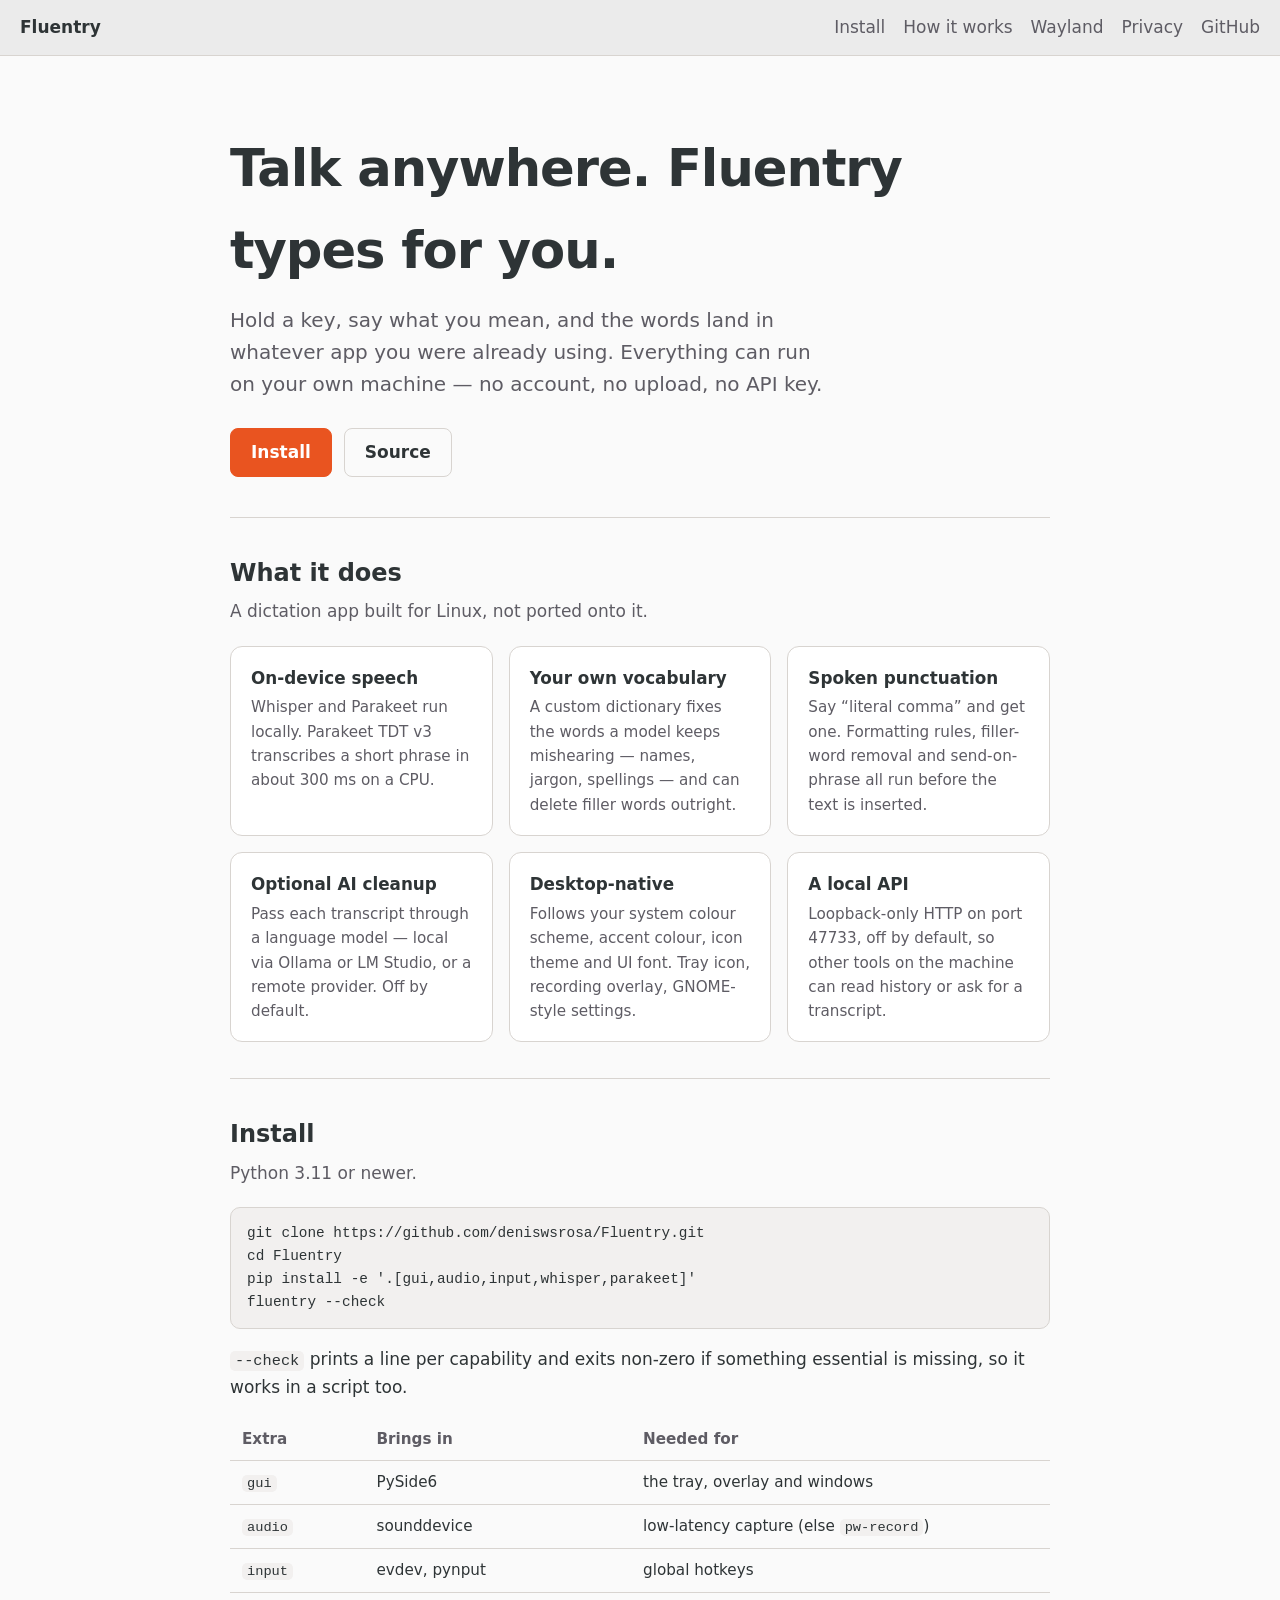
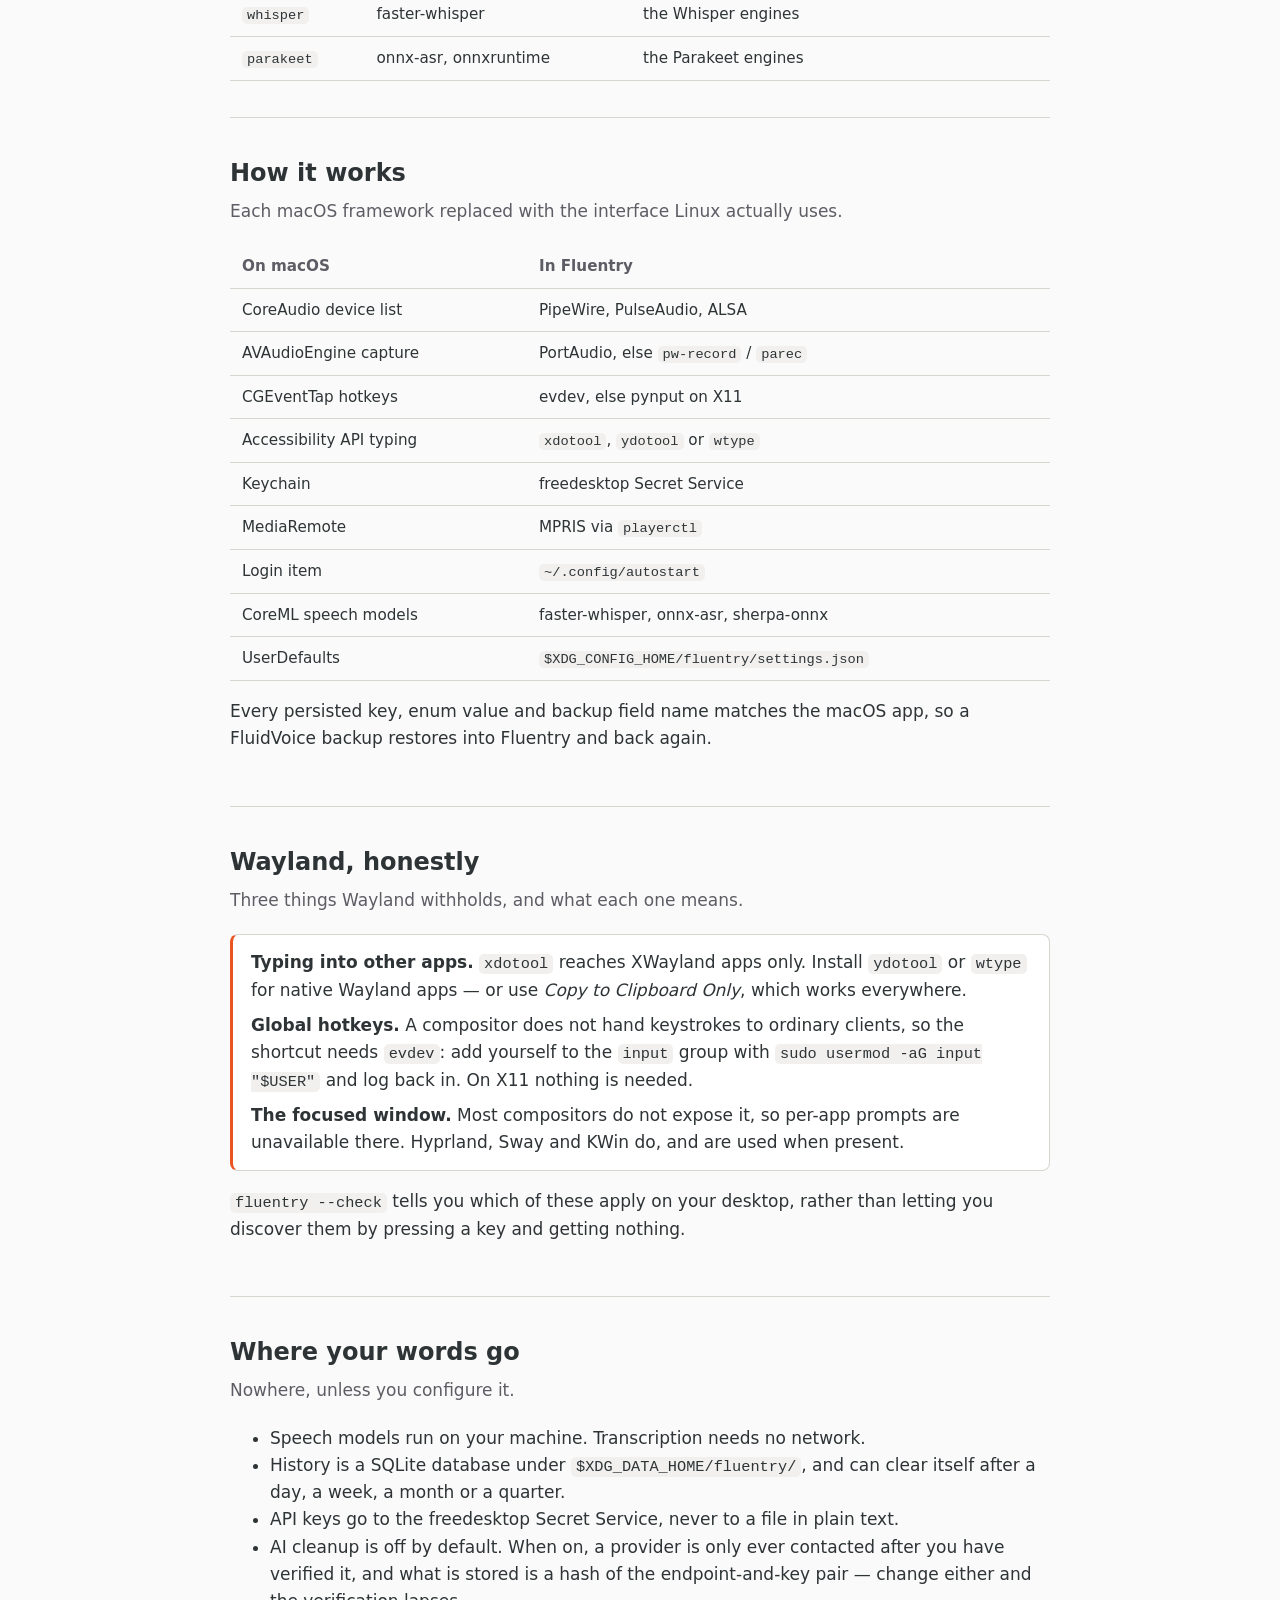
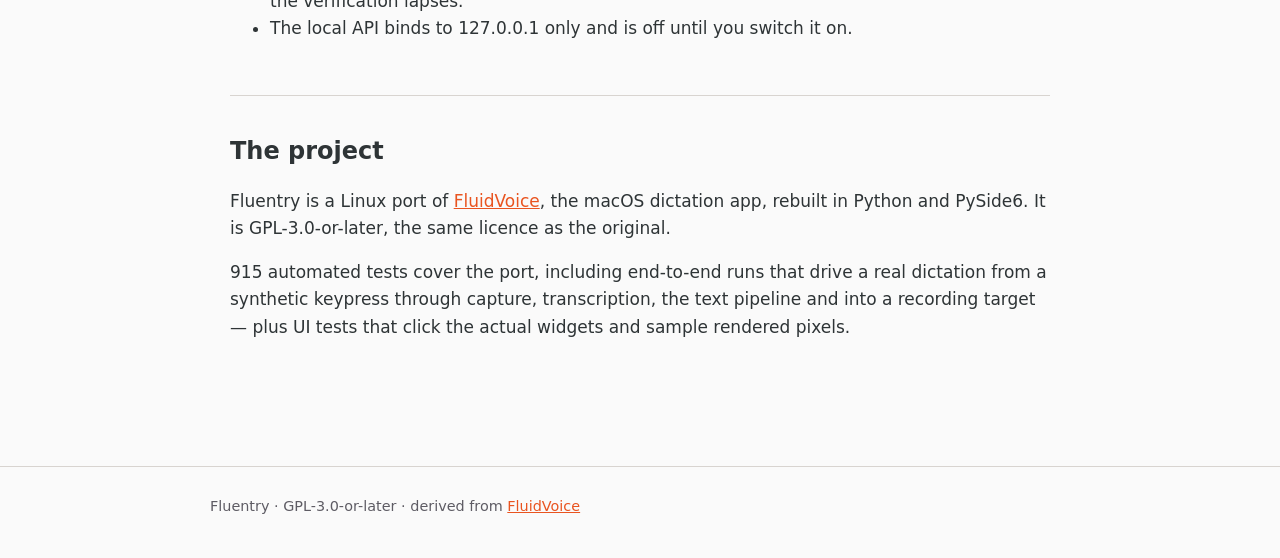
==== docs/index.html @ 39778b1c "Rewrite the README and publish the site from this repository Reworks the docs around what a reader n" ====
<!doctype html>
<html lang="en">
<head>
<meta charset="utf-8">
<meta name="viewport" content="width=device-width, initial-scale=1">
<title>Fluentry — voice-to-text dictation for Linux</title>
<meta name="description" content="Hold a key, talk, and the words are typed into whatever app you are using. On-device speech models, optional AI cleanup, nothing leaves your machine.">
<link rel="stylesheet" href="style.css">
<link rel="icon" href="data:image/svg+xml,<svg xmlns='http://www.w3.org/2000/svg' viewBox='0 0 64 64'><rect width='64' height='64' rx='14' fill='%23e95420'/><rect x='26' y='12' width='12' height='24' rx='6' fill='white'/><path d='M20 32a12 12 0 0 0 24 0' stroke='white' stroke-width='4' fill='none' stroke-linecap='round'/><rect x='30' y='44' width='4' height='8' fill='white'/></svg>">
</head>
<body>

<header class="bar">
  <strong>Fluentry</strong>
  <nav>
    <a href="#install">Install</a>
    <a href="#how">How it works</a>
    <a href="#wayland">Wayland</a>
    <a href="#privacy">Privacy</a>
    <a href="https://github.com/deniswsrosa/Fluentry">GitHub</a>
  </nav>
</header>

<main>

<div class="hero">
  <h1>Talk anywhere. Fluentry types for you.</h1>
  <p class="lead">Hold a key, say what you mean, and the words land in whatever app you were already using. Everything can run on your own machine — no account, no upload, no API key.</p>
  <div class="cta">
    <a class="button primary" href="#install">Install</a>
    <a class="button" href="https://github.com/deniswsrosa/Fluentry">Source</a>
  </div>
</div>

<section id="features">
  <h2>What it does</h2>
  <p class="sub">A dictation app built for Linux, not ported onto it.</p>
  <div class="cards">
    <div class="card">
      <h3>On-device speech</h3>
      <p>Whisper and Parakeet run locally. Parakeet TDT v3 transcribes a short phrase in about 300&nbsp;ms on a CPU.</p>
    </div>
    <div class="card">
      <h3>Your own vocabulary</h3>
      <p>A custom dictionary fixes the words a model keeps mishearing — names, jargon, spellings — and can delete filler words outright.</p>
    </div>
    <div class="card">
      <h3>Spoken punctuation</h3>
      <p>Say “literal comma” and get one. Formatting rules, filler-word removal and send-on-phrase all run before the text is inserted.</p>
    </div>
    <div class="card">
      <h3>Optional AI cleanup</h3>
      <p>Pass each transcript through a language model — local via Ollama or LM&nbsp;Studio, or a remote provider. Off by default.</p>
    </div>
    <div class="card">
      <h3>Desktop-native</h3>
      <p>Follows your system colour scheme, accent colour, icon theme and UI font. Tray icon, recording overlay, GNOME-style settings.</p>
    </div>
    <div class="card">
      <h3>A local API</h3>
      <p>Loopback-only HTTP on port 47733, off by default, so other tools on the machine can read history or ask for a transcript.</p>
    </div>
  </div>
</section>

<section id="install">
  <h2>Install</h2>
  <p class="sub">Python 3.11 or newer.</p>
<pre><code>git clone https://github.com/deniswsrosa/Fluentry.git
cd Fluentry
pip install -e '.[gui,audio,input,whisper,parakeet]'
fluentry --check</code></pre>
  <p><code>--check</code> prints a line per capability and exits non-zero if something essential is missing, so it works in a script too.</p>
  <div class="table-wrap">
    <table>
      <tr><th>Extra</th><th>Brings in</th><th>Needed for</th></tr>
      <tr><td><code>gui</code></td><td>PySide6</td><td>the tray, overlay and windows</td></tr>
      <tr><td><code>audio</code></td><td>sounddevice</td><td>low-latency capture (else <code>pw-record</code>)</td></tr>
      <tr><td><code>input</code></td><td>evdev, pynput</td><td>global hotkeys</td></tr>
      <tr><td><code>whisper</code></td><td>faster-whisper</td><td>the Whisper engines</td></tr>
      <tr><td><code>parakeet</code></td><td>onnx-asr, onnxruntime</td><td>the Parakeet engines</td></tr>
    </table>
  </div>
</section>

<section id="how">
  <h2>How it works</h2>
  <p class="sub">Each macOS framework replaced with the interface Linux actually uses.</p>
  <div class="table-wrap">
    <table>
      <tr><th>On macOS</th><th>In Fluentry</th></tr>
      <tr><td>CoreAudio device list</td><td>PipeWire, PulseAudio, ALSA</td></tr>
      <tr><td>AVAudioEngine capture</td><td>PortAudio, else <code>pw-record</code> / <code>parec</code></td></tr>
      <tr><td>CGEventTap hotkeys</td><td>evdev, else pynput on X11</td></tr>
      <tr><td>Accessibility API typing</td><td><code>xdotool</code>, <code>ydotool</code> or <code>wtype</code></td></tr>
      <tr><td>Keychain</td><td>freedesktop Secret Service</td></tr>
      <tr><td>MediaRemote</td><td>MPRIS via <code>playerctl</code></td></tr>
      <tr><td>Login item</td><td><code>~/.config/autostart</code></td></tr>
      <tr><td>CoreML speech models</td><td>faster-whisper, onnx-asr, sherpa-onnx</td></tr>
      <tr><td>UserDefaults</td><td><code>$XDG_CONFIG_HOME/fluentry/settings.json</code></td></tr>
    </table>
  </div>
  <p>Every persisted key, enum value and backup field name matches the macOS app, so a FluidVoice backup restores into Fluentry and back again.</p>
</section>

<section id="wayland">
  <h2>Wayland, honestly</h2>
  <p class="sub">Three things Wayland withholds, and what each one means.</p>
  <div class="note">
    <p><strong>Typing into other apps.</strong> <code>xdotool</code> reaches XWayland apps only. Install <code>ydotool</code> or <code>wtype</code> for native Wayland apps — or use <em>Copy to Clipboard Only</em>, which works everywhere.</p>
    <p><strong>Global hotkeys.</strong> A compositor does not hand keystrokes to ordinary clients, so the shortcut needs <code>evdev</code>: add yourself to the <code>input</code> group with <code>sudo usermod -aG input "$USER"</code> and log back in. On X11 nothing is needed.</p>
    <p><strong>The focused window.</strong> Most compositors do not expose it, so per-app prompts are unavailable there. Hyprland, Sway and KWin do, and are used when present.</p>
  </div>
  <p><code>fluentry --check</code> tells you which of these apply on your desktop, rather than letting you discover them by pressing a key and getting nothing.</p>
</section>

<section id="privacy">
  <h2>Where your words go</h2>
  <p class="sub">Nowhere, unless you configure it.</p>
  <ul>
    <li>Speech models run on your machine. Transcription needs no network.</li>
    <li>History is a SQLite database under <code>$XDG_DATA_HOME/fluentry/</code>, and can clear itself after a day, a week, a month or a quarter.</li>
    <li>API keys go to the freedesktop Secret Service, never to a file in plain text.</li>
    <li>AI cleanup is off by default. When on, a provider is only ever contacted after you have verified it, and what is stored is a hash of the endpoint-and-key pair — change either and the verification lapses.</li>
    <li>The local API binds to 127.0.0.1 only and is off until you switch it on.</li>
  </ul>
</section>

<section id="project">
  <h2>The project</h2>
  <p>Fluentry is a Linux port of <a href="https://github.com/altic-dev/FluidVoice">FluidVoice</a>, the macOS dictation app, rebuilt in Python and PySide6. It is GPL-3.0-or-later, the same licence as the original.</p>
  <p>915 automated tests cover the port, including end-to-end runs that drive a real dictation from a synthetic keypress through capture, transcription, the text pipeline and into a recording target — plus UI tests that click the actual widgets and sample rendered pixels.</p>
</section>

</main>

<footer>
  <div class="inner">
    Fluentry · GPL-3.0-or-later · derived from <a href="https://github.com/altic-dev/FluidVoice">FluidVoice</a>
  </div>
</footer>

</body>
</html>
---- docs/style.css ----
/* Adwaita-flavoured, so the site looks like the app it describes. */
:root {
  color-scheme: light dark;
  --bg: #fafafa;
  --surface: #ffffff;
  --headerbar: #ebebeb;
  --text: #2e3436;
  --dim: #5e5c64;
  --line: #d8d4d0;
  --accent: #e95420;
  --accent-text: #ffffff;
  --code-bg: #f2f0ef;
}
@media (prefers-color-scheme: dark) {
  :root {
    --bg: #242424;
    --surface: #303030;
    --headerbar: #303030;
    --text: #ffffff;
    --dim: #b0aeab;
    --line: #454545;
    --code-bg: #1e1e1e;
  }
}

* { box-sizing: border-box; }
body {
  margin: 0;
  background: var(--bg);
  color: var(--text);
  font-family: "Ubuntu Sans", Ubuntu, Cantarell, "Noto Sans", system-ui, sans-serif;
  font-size: 17px;
  line-height: 1.6;
}
a { color: var(--accent); }

header.bar {
  position: sticky;
  top: 0;
  z-index: 10;
  display: flex;
  align-items: center;
  gap: 12px;
  height: 56px;
  padding: 0 20px;
  background: var(--headerbar);
  border-bottom: 1px solid var(--line);
}
header.bar strong { font-size: 17px; }
header.bar nav { margin-left: auto; display: flex; gap: 18px; }
header.bar nav a { color: var(--dim); text-decoration: none; }
header.bar nav a:hover { color: var(--text); }

main { max-width: 860px; margin: 0 auto; padding: 0 20px 72px; }

.hero { padding: 72px 0 40px; }
.hero h1 { font-size: clamp(2.2rem, 6vw, 3.2rem); margin: 0 0 12px; letter-spacing: -0.02em; }
.hero p.lead { font-size: 1.25rem; color: var(--dim); margin: 0 0 28px; max-width: 48ch; }
.cta { display: flex; flex-wrap: wrap; gap: 12px; }
.button {
  display: inline-block;
  padding: 10px 20px;
  border-radius: 8px;
  text-decoration: none;
  font-weight: 700;
  border: 1px solid var(--line);
  color: var(--text);
}
.button.primary { background: var(--accent); border-color: var(--accent); color: var(--accent-text); }

section { padding: 36px 0; border-top: 1px solid var(--line); }
h2 { font-size: 1.5rem; margin: 0 0 6px; }
h2 + p.sub { color: var(--dim); margin: 0 0 20px; }
h3 { font-size: 1.05rem; margin: 0 0 4px; }

.cards { display: grid; gap: 16px; grid-template-columns: repeat(auto-fit, minmax(240px, 1fr)); }
.card {
  background: var(--surface);
  border: 1px solid var(--line);
  border-radius: 12px;
  padding: 18px 20px;
}
.card p { margin: 0; color: var(--dim); font-size: 0.95rem; }

pre {
  background: var(--code-bg);
  border: 1px solid var(--line);
  border-radius: 10px;
  padding: 14px 16px;
  overflow-x: auto;
  font-size: 0.9rem;
}
code { font-family: "Ubuntu Sans Mono", "Ubuntu Mono", ui-monospace, monospace; }
p code, li code, td code { background: var(--code-bg); padding: 1px 5px; border-radius: 5px; font-size: 0.9em; }

.table-wrap { overflow-x: auto; }
table { border-collapse: collapse; width: 100%; font-size: 0.95rem; }
th, td { text-align: left; padding: 9px 12px; border-bottom: 1px solid var(--line); vertical-align: top; }
th { color: var(--dim); font-weight: 700; }

.note {
  background: var(--surface);
  border: 1px solid var(--line);
  border-left: 3px solid var(--accent);
  border-radius: 8px;
  padding: 14px 18px;
}
.note p { margin: 0 0 8px; }
.note p:last-child { margin: 0; }

footer { border-top: 1px solid var(--line); padding: 28px 20px 48px; color: var(--dim); font-size: 0.9rem; }
footer .inner { max-width: 860px; margin: 0 auto; }
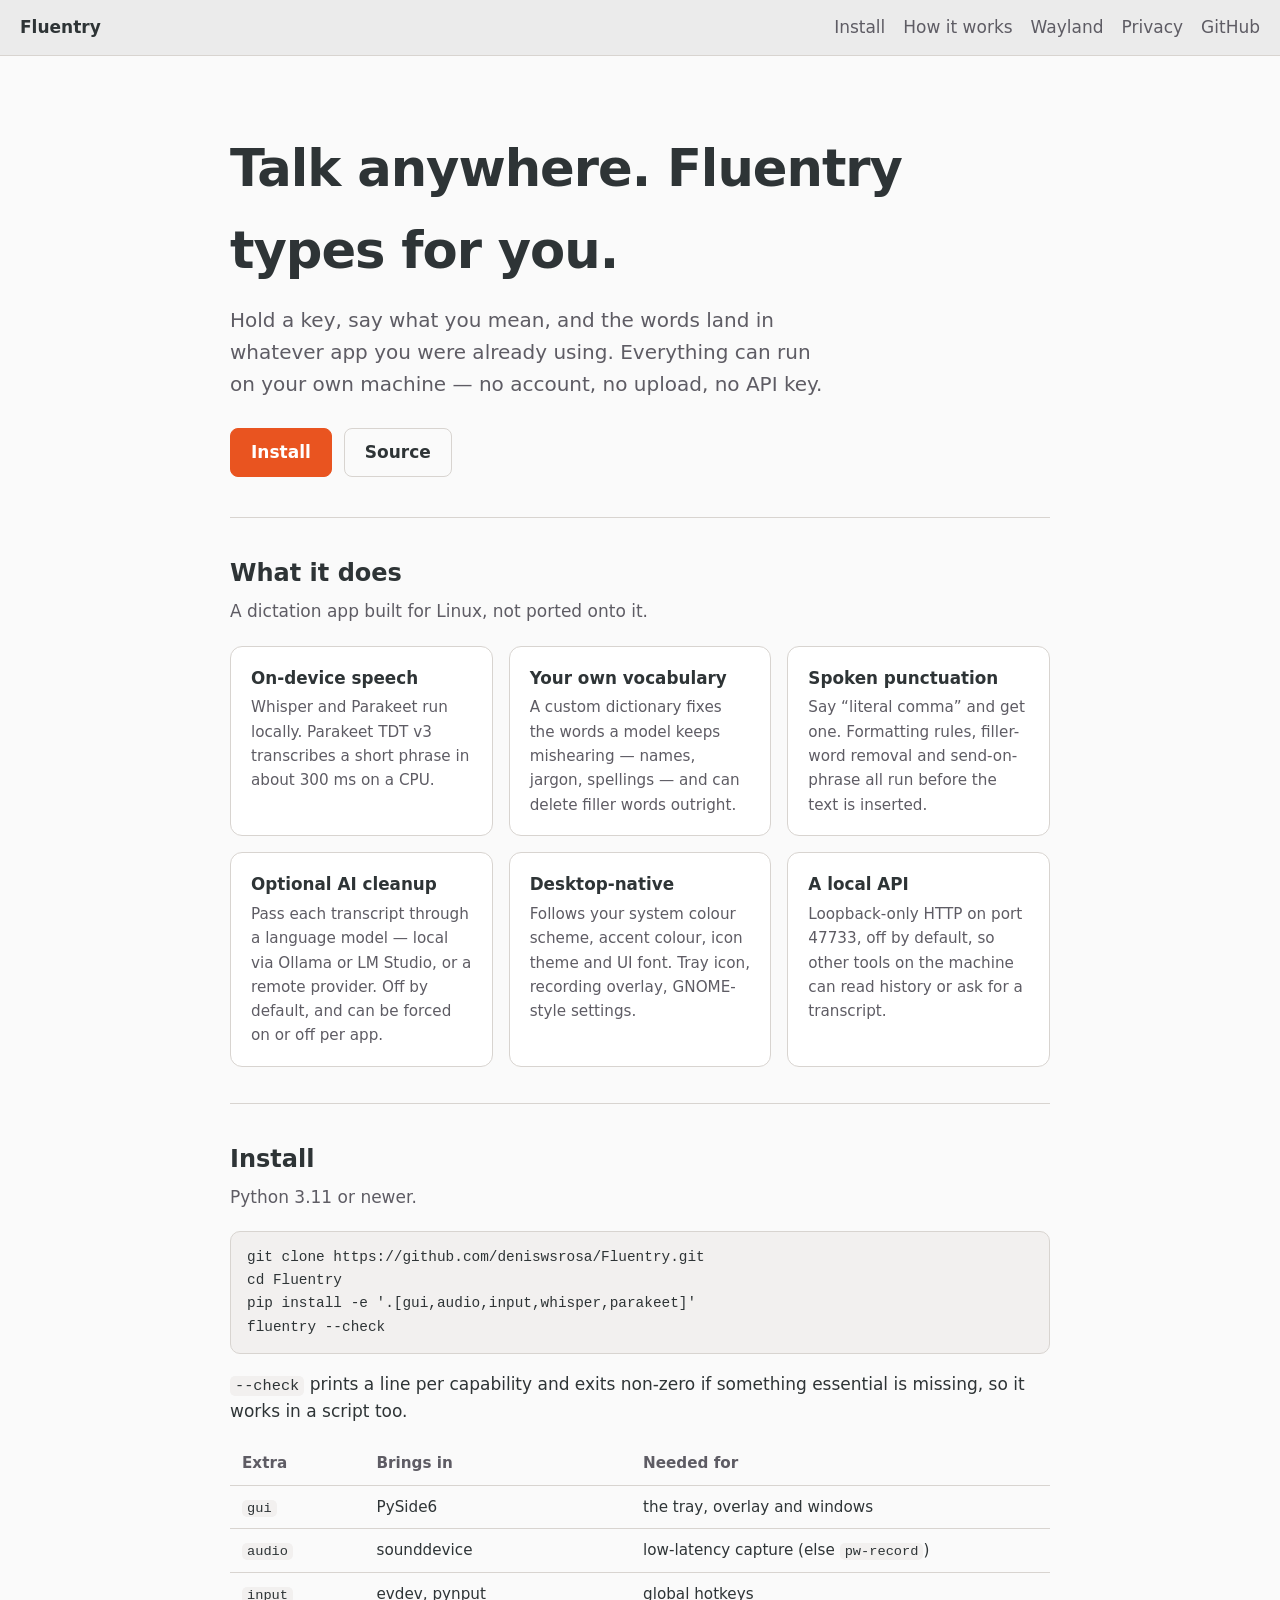
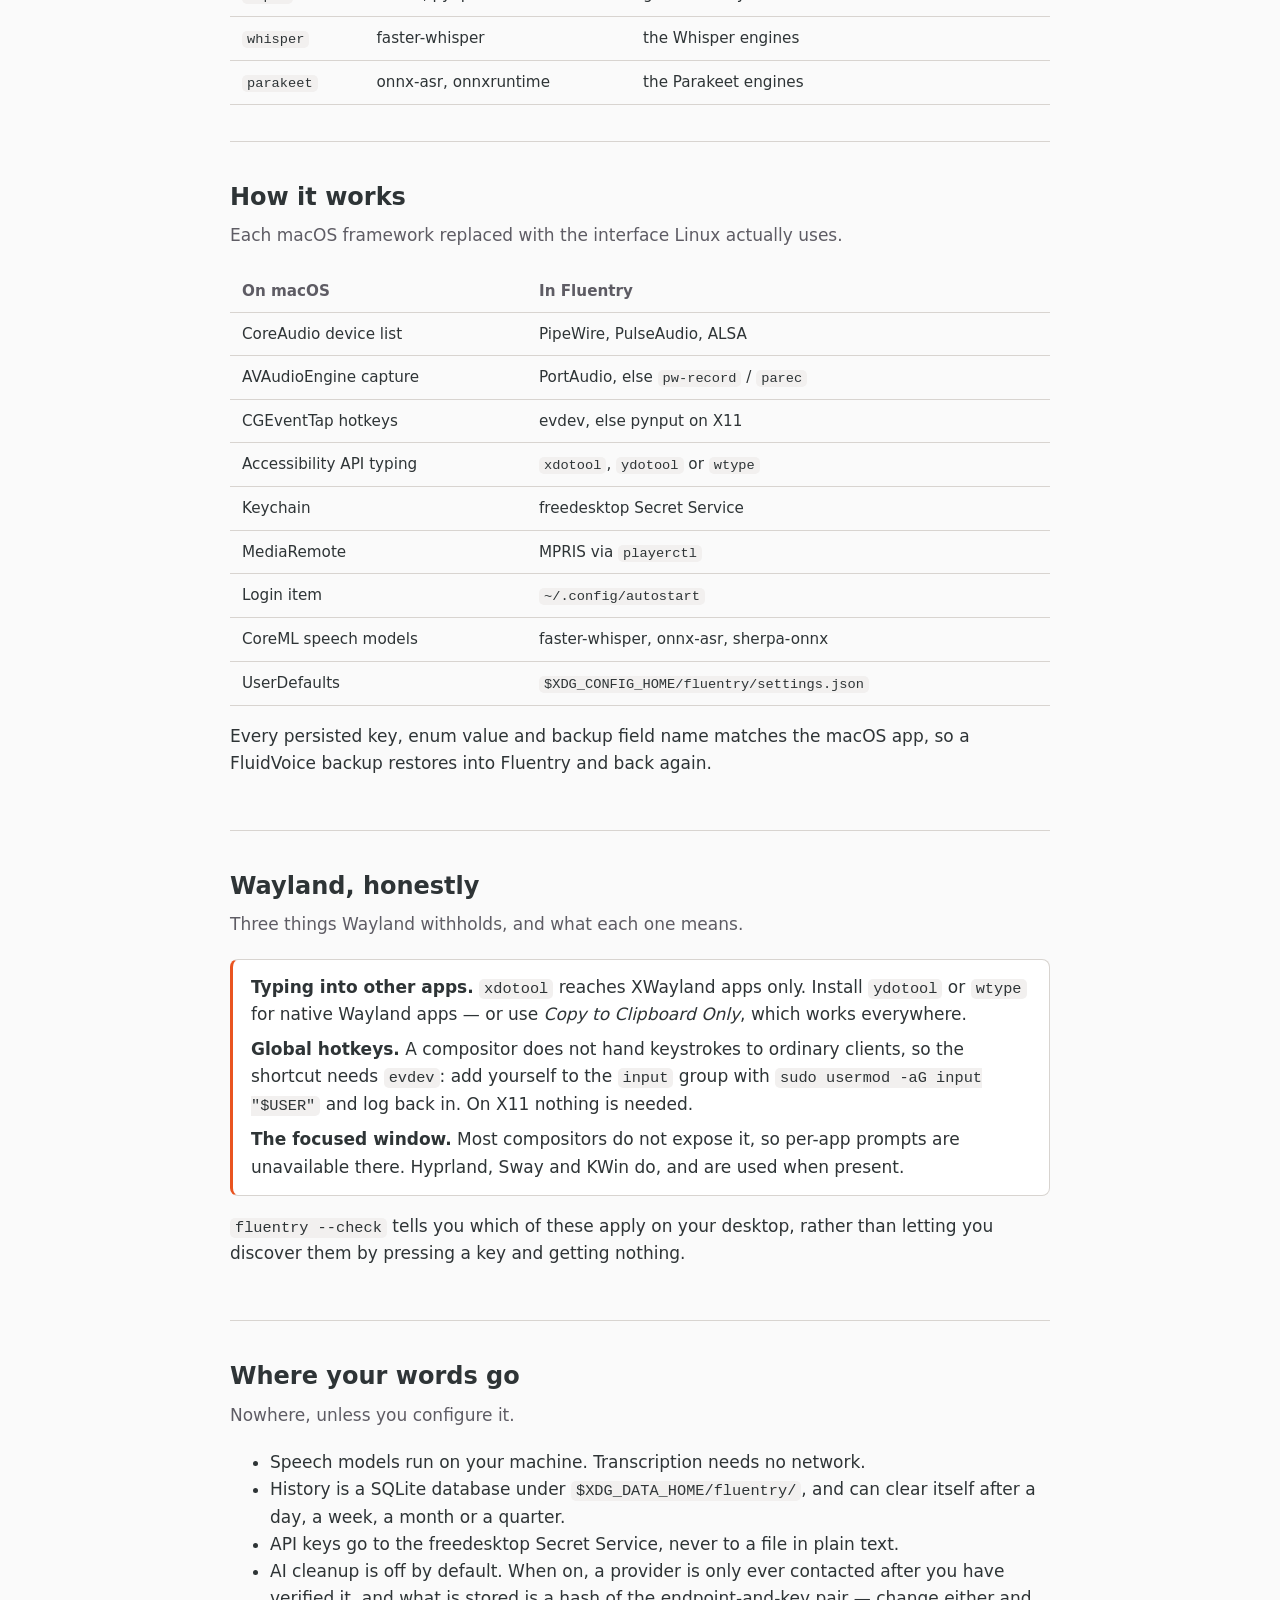
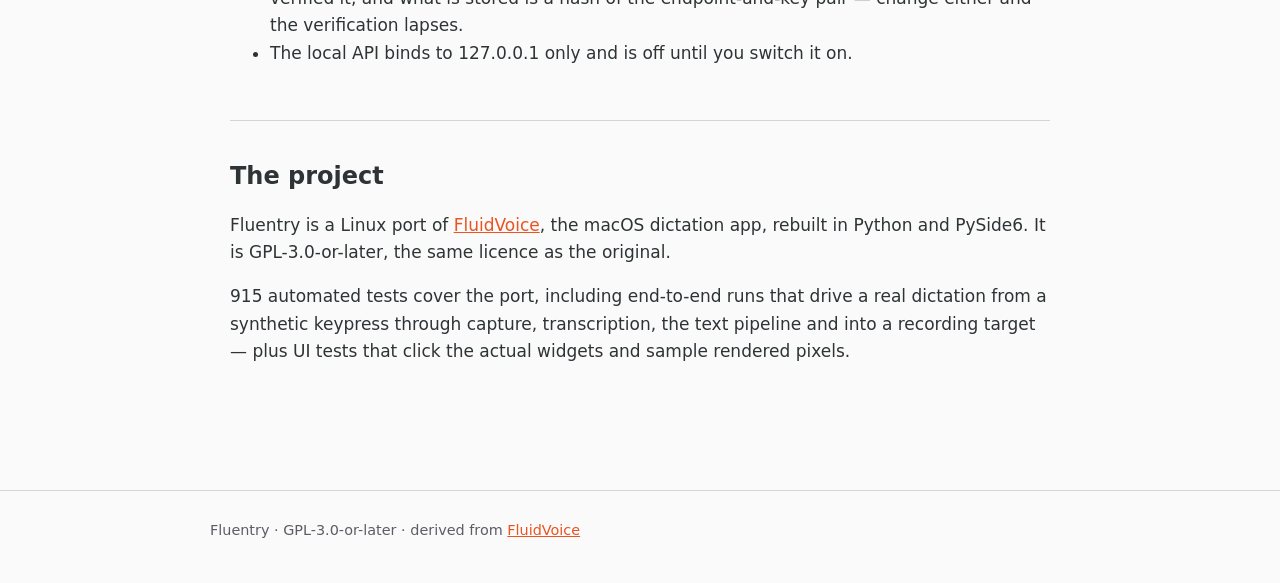
==== commit 446bbf85: "Add a per-app AI enhancement override (upstream issue #977) Each app binding gains a three-way choic" ====
--- a/docs/index.html
+++ b/docs/index.html
@@ -50,7 +50,7 @@
     </div>
     <div class="card">
       <h3>Optional AI cleanup</h3>
-      <p>Pass each transcript through a language model — local via Ollama or LM&nbsp;Studio, or a remote provider. Off by default.</p>
+      <p>Pass each transcript through a language model — local via Ollama or LM&nbsp;Studio, or a remote provider. Off by default, and can be forced on or off per app.</p>
     </div>
     <div class="card">
       <h3>Desktop-native</h3>
